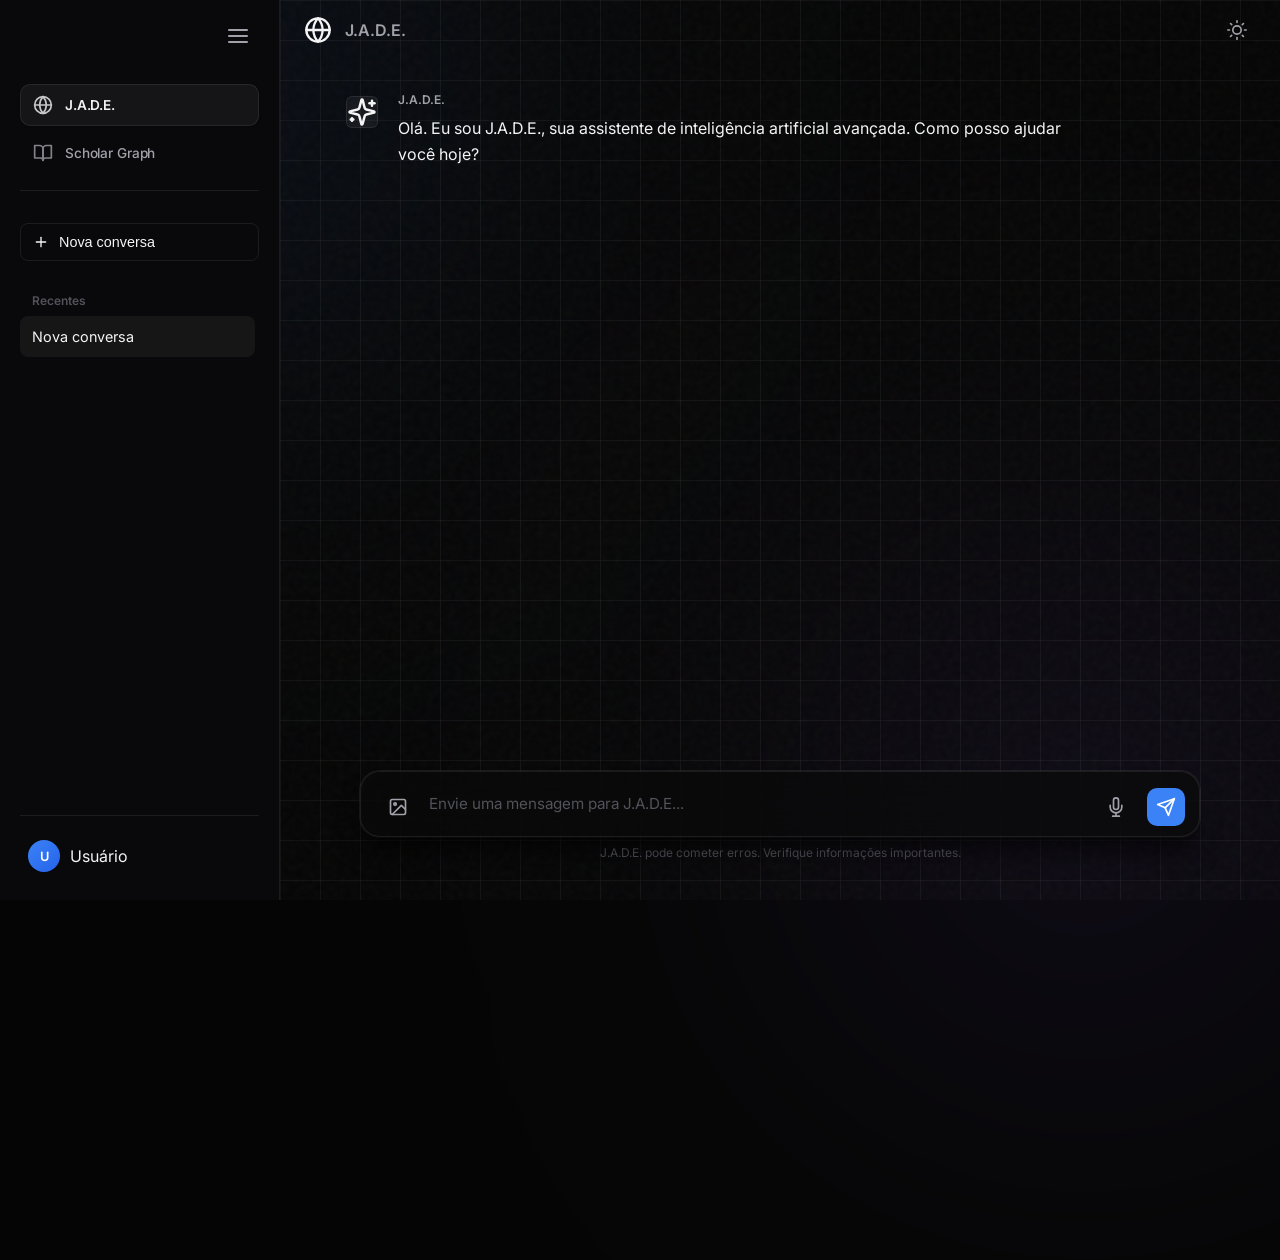
==== index.html @ 8c24ec9e "Fix sidebar scrolling layout and enhance background grid visibility" ====
<!DOCTYPE html>
<html lang="pt-br">
<head>
  <meta charset="UTF-8">
  <meta name="viewport" content="width=device-width, initial-scale=1.0, maximum-scale=1.0, user-scalable=no"/>
  <title>J.A.D.E. | AI Assistant</title>
  <link rel="stylesheet" href="style.css">
  <link rel="preconnect" href="https://fonts.googleapis.com">
  <link rel="preconnect" href="https://fonts.gstatic.com" crossorigin>
  <link href="https://fonts.googleapis.com/css2?family=Fira+Code:wght@300;400;500;600&family=Inter:wght@300;400;500;600;700&display=swap" rel="stylesheet">
  <!-- Highlight.js Theme -->
  <link rel="stylesheet" href="https://cdnjs.cloudflare.com/ajax/libs/highlight.js/11.9.0/styles/atom-one-dark.min.css">
</head>
<body>
  <div class="background-effects">
    <div class="glow-orb orb-1"></div>
    <div class="glow-orb orb-2"></div>
    <div class="grid-overlay"></div>
  </div>

  <div id="layout-container">
    <!-- Sidebar -->
    <aside id="sidebar">
        <div class="sidebar-header">
            <button id="toggle-sidebar-btn" aria-label="Fechar menu">
                <svg width="24" height="24" viewBox="0 0 24 24" fill="none" stroke="currentColor" stroke-width="2" stroke-linecap="round" stroke-linejoin="round"><line x1="3" y1="12" x2="21" y2="12"></line><line x1="3" y1="6" x2="21" y2="6"></line><line x1="3" y1="18" x2="21" y2="18"></line></svg>
            </button>
        </div>

        <div id="agent-switcher">
            <button class="agent-btn active" data-agent="jade">
                <div class="agent-icon">
                    <svg viewBox="0 0 24 24" fill="none" xmlns="http://www.w3.org/2000/svg">
                        <path d="M12 22C17.5228 22 22 17.5228 22 12C22 6.47715 17.5228 2 12 2C6.47715 2 2 6.47715 2 12C2 17.5228 6.47715 22 12 22Z" stroke="currentColor" stroke-width="2" stroke-linecap="round" stroke-linejoin="round"/>
                        <path d="M2 12H22" stroke="currentColor" stroke-width="2" stroke-linecap="round" stroke-linejoin="round"/>
                        <path d="M12 2C14.5013 4.73835 15.9228 8.29203 16 12C15.9228 15.708 14.5013 19.2616 12 22C9.49872 19.2616 8.07725 15.708 8 12C8.07725 8.29203 9.49872 4.73835 12 2Z" stroke="currentColor" stroke-width="2" stroke-linecap="round" stroke-linejoin="round"/>
                    </svg>
                </div>
                <span>J.A.D.E.</span>
            </button>
            <button class="agent-btn" data-agent="scholar">
                <div class="agent-icon">
                    <svg viewBox="0 0 24 24" fill="none" stroke="currentColor" stroke-width="2" stroke-linecap="round" stroke-linejoin="round">
                        <path d="M2 3h6a4 4 0 0 1 4 4v14a3 3 0 0 0-3-3H2z"></path>
                        <path d="M22 3h-6a4 4 0 0 0-4 4v14a3 3 0 0 1 3-3h7z"></path>
                    </svg>
                </div>
                <span>Scholar Graph</span>
            </button>
        </div>

        <button id="new-chat-btn">
            <svg width="16" height="16" viewBox="0 0 24 24" fill="none" stroke="currentColor" stroke-width="2" stroke-linecap="round" stroke-linejoin="round"><line x1="12" y1="5" x2="12" y2="19"></line><line x1="5" y1="12" x2="19" y2="12"></line></svg>
            Nova conversa
        </button>

        <div class="history-section">
            <h3>Recentes</h3>
            <div id="chat-history-list">
                <!-- History items will be injected here -->
            </div>
        </div>

        <div class="sidebar-footer">
            <div class="user-badge">
                <div class="user-avatar">U</div>
                <span>Usuário</span>
            </div>
        </div>
    </aside>

    <!-- Main Content -->
    <div id="app-container">
      <header id="chat-header">
        <div class="header-left">
            <button id="mobile-menu-btn" aria-label="Abrir menu">
                <svg width="24" height="24" viewBox="0 0 24 24" fill="none" stroke="currentColor" stroke-width="2" stroke-linecap="round" stroke-linejoin="round"><line x1="3" y1="12" x2="21" y2="12"></line><line x1="3" y1="6" x2="21" y2="6"></line><line x1="3" y1="18" x2="21" y2="18"></line></svg>
            </button>
            <div class="brand">
              <div class="logo-icon" id="header-logo">
                <svg viewBox="0 0 24 24" fill="none" xmlns="http://www.w3.org/2000/svg">
                  <path d="M12 22C17.5228 22 22 17.5228 22 12C22 6.47715 17.5228 2 12 2C6.47715 2 2 6.47715 2 12C2 17.5228 6.47715 22 12 22Z" stroke="currentColor" stroke-width="2" stroke-linecap="round" stroke-linejoin="round"/>
                  <path d="M2 12H22" stroke="currentColor" stroke-width="2" stroke-linecap="round" stroke-linejoin="round"/>
                  <path d="M12 2C14.5013 4.73835 15.9228 8.29203 16 12C15.9228 15.708 14.5013 19.2616 12 22C9.49872 19.2616 8.07725 15.708 8 12C8.07725 8.29203 9.49872 4.73835 12 2Z" stroke="currentColor" stroke-width="2" stroke-linecap="round" stroke-linejoin="round"/>
                </svg>
              </div>
              <h1 id="header-title">J.A.D.E.</h1>
              <span class="status-badge">Beta</span>
            </div>
        </div>

        <!-- VOLTAMOS AO ORIGINAL AQUI -->
        <div class="controls">
            <button id="theme-toggle-btn" aria-label="Alternar tema">
              <svg id="sun-icon" width="20" height="20" viewBox="0 0 24 24" fill="none" stroke="currentColor" stroke-width="2" stroke-linecap="round" stroke-linejoin="round"><circle cx="12" cy="12" r="5"></circle><line x1="12" y1="1" x2="12" y2="3"></line><line x1="12" y1="21" x2="12" y2="23"></line><line x1="4.22" y1="4.22" x2="5.64" y2="5.64"></line><line x1="18.36" y1="18.36" x2="19.78" y2="19.78"></line><line x1="1" y1="12" x2="3" y2="12"></line><line x1="21" y1="12" x2="23" y2="12"></line><line x1="4.22" y1="19.78" x2="5.64" y2="18.36"></line><line x1="18.36" y1="5.64" x2="19.78" y2="4.22"></line></svg>
              <svg id="moon-icon" class="hidden" width="20" height="20" viewBox="0 0 24 24" fill="none" stroke="currentColor" stroke-width="2" stroke-linecap="round" stroke-linejoin="round"><path d="M21 12.79A9 9 0 1 1 11.21 3 7 7 0 0 0 21 12.79z"></path></svg>
            </button>
        </div>
      </header>

      <main id="chatbox" role="log" aria-live="polite">
        <div class="message bot welcome-message">
          <div class="avatar">
            <svg viewBox="0 0 24 24" fill="none" xmlns="http://www.w3.org/2000/svg" stroke="currentColor" stroke-width="2" stroke-linecap="round" stroke-linejoin="round"><path d="M9.937 15.5A2 2 0 0 0 8.5 14.063l-6.135-1.582a.5.5 0 0 1 0-.962L8.5 9.936A2 2 0 0 0 9.937 8.5l1.582-6.135a.5.5 0 0 1 .963 0L14.063 8.5A2 2 0 0 0 15.5 9.937l6.135 1.581a.5.5 0 0 1 0 .964L15.5 14.063a2 2 0 0 0-1.437 1.437l-1.582 6.135a.5.5 0 0 1-.963 0z"/><path d="M20 3v4"/><path d="M22 5h-4"/><path d="M4 17v2"/><path d="M5 18H3"/></svg>
          </div>
          <div class="content">
            <div class="sender-name">J.A.D.E.</div>
            <div class="text">Olá. Eu sou J.A.D.E., sua assistente de inteligência artificial avançada. Como posso ajudar você hoje?</div>
          </div>
        </div>
      </main>

      <div id="input-container">
          <div id="image-preview-container" class="hidden">
              <div class="preview-wrapper">
                  <img id="image-preview" src="#" alt="Preview"/>
                  <button id="remove-image-btn" aria-label="Remover imagem">
                      <svg width="12" height="12" viewBox="0 0 24 24" fill="none" stroke="currentColor" stroke-width="3" stroke-linecap="round" stroke-linejoin="round"><line x1="18" y1="6" x2="6" y2="18"></line><line x1="6" y1="6" x2="18" y2="18"></line></svg>
                  </button>
              </div>
          </div>

          <div id="audio-visualizer" class="hidden">
              <div class="bar"></div><div class="bar"></div><div class="bar"></div><div class="bar"></div><div class="bar"></div>
          </div>

          <div class="input-wrapper">
              <button id="imageBtn" class="icon-btn" title="Adicionar Imagem" aria-label="Adicionar Imagem">
                  <svg width="20" height="20" viewBox="0 0 24 24" fill="none" stroke="currentColor" stroke-width="2" stroke-linecap="round" stroke-linejoin="round"><rect x="3" y="3" width="18" height="18" rx="2" ry="2"></rect><circle cx="8.5" cy="8.5" r="1.5"></circle><polyline points="21 15 16 10 5 21"></polyline></svg>
              </button>

              <input type="file" id="imageInput" accept="image/*" class="hidden">

              <textarea id="userInput" placeholder="Envie uma mensagem para J.A.D.E..." autocomplete="off" aria-label="Mensagem" rows="1"></textarea>

              <button id="voiceBtn" class="icon-btn" title="Falar" aria-label="Falar">
                <svg width="20" height="20" viewBox="0 0 24 24" fill="none" stroke="currentColor" stroke-width="2" stroke-linecap="round" stroke-linejoin="round"><path d="M12 1a3 3 0 0 0-3 3v8a3 3 0 0 0 6 0V4a3 3 0 0 0-3-3z"></path><path d="M19 10v2a7 7 0 0 1-14 0v-2"></path><line x1="12" y1="19" x2="12" y2="23"></line><line x1="8" y1="23" x2="16" y2="23"></line></svg>
              </button>

              <button id="sendBtn" class="send-btn" title="Enviar" aria-label="Enviar">
                  <svg width="20" height="20" viewBox="0 0 24 24" fill="none" stroke="currentColor" stroke-width="2" stroke-linecap="round" stroke-linejoin="round"><line x1="22" y1="2" x2="11" y2="13"></line><polygon points="22 2 15 22 11 13 2 9 22 2"></polygon></svg>
              </button>
          </div>
          <div class="disclaimer">J.A.D.E. pode cometer erros. Verifique informações importantes.</div>
      </div>
    </div>
  </div>
  <audio id="audioPlayer" class="hidden"></audio>

<!-- External Libraries -->
<script src="https://cdn.jsdelivr.net/npm/marked/marked.min.js"></script>
<script src="https://cdnjs.cloudflare.com/ajax/libs/highlight.js/11.9.0/highlight.min.js"></script>
<script src="script.js"></script>
</body>
</html>
---- style.css ----
:root {
  /* --- Neo-Apple & Neo-Futurism Palette --- */

  /* Backgrounds (Rich Dark Zinc/Slate base) */
  --bg-color: #050505; /* Deep, rich black */
  --sidebar-bg: #09090b; /* Zinc 950 */
  --surface-color: rgba(255, 255, 255, 0.03);
  --surface-hover: rgba(255, 255, 255, 0.05);
  --input-bg: rgba(10, 10, 10, 0.65); /* Glassy dark */

  /* Borders */
  --border-color: rgba(255, 255, 255, 0.08);
  --border-highlight: rgba(255, 255, 255, 0.12);
  --glass-border: 1px solid var(--border-color);

  /* Accents */
  --primary-color: #3b82f6; /* Electric Blue */
  --primary-gradient: linear-gradient(135deg, #3b82f6 0%, #2563eb 100%);
  --secondary-color: #10b981;
  --accent-glow: rgba(59, 130, 246, 0.5);

  /* Text */
  --text-primary: #f4f4f5; /* Zinc 100 */
  --text-secondary: #a1a1aa; /* Zinc 400 */
  --text-tertiary: #52525b; /* Zinc 600 */

  /* Fonts */
  --font-sans: 'Inter', -apple-system, BlinkMacSystemFont, "Segoe UI", Roboto, sans-serif;
  --font-mono: 'Fira Code', 'JetBrains Mono', monospace;

  /* Effects */
  --shadow-sm: 0 1px 2px 0 rgba(0, 0, 0, 0.3);
  --shadow-lg: 0 20px 25px -5px rgba(0, 0, 0, 0.5), 0 8px 10px -6px rgba(0, 0, 0, 0.5);
  --backdrop-blur: blur(20px);
  --noise-opacity: 0.035;

  /* Radius */
  --radius-sm: 6px;
  --radius-md: 10px;
  --radius-lg: 14px;
  --radius-xl: 20px;

  /* Components */
  --user-msg-bg: #27272a; /* Zinc 800 */
  --user-msg-text: #fff;
  --bot-msg-bg: transparent;
  --code-header-bg: #18181b;
  --code-bg: #09090b;
}

/* Light Mode Override */
[data-theme="light"] {
  --bg-color: #ffffff;
  --sidebar-bg: #f8fafc;
  --surface-color: #f1f5f9;
  --surface-hover: #e2e8f0;
  --input-bg: rgba(255, 255, 255, 0.85);

  --border-color: #e2e8f0;
  --border-highlight: #cbd5e1;
  --glass-border: 1px solid #e2e8f0;

  --text-primary: #0f172a;
  --text-secondary: #64748b;
  --text-tertiary: #94a3b8;

  --user-msg-bg: #f1f5f9;
  --user-msg-text: #0f172a;
  --bot-msg-bg: transparent;

  --shadow-lg: 0 10px 15px -3px rgba(0, 0, 0, 0.1), 0 4px 6px -2px rgba(0, 0, 0, 0.05);
  --noise-opacity: 0;
}

* {
  box-sizing: border-box;
  margin: 0;
  padding: 0;
  -webkit-font-smoothing: antialiased;
  -moz-osx-font-smoothing: grayscale;
}

body {
  font-family: var(--font-sans);
  background-color: var(--bg-color);
  color: var(--text-primary);
  height: 100vh;
  width: 100vw;
  overflow: hidden;
  display: flex;
  flex-direction: column;
}

/* --- NOISE TEXTURE --- */
.background-effects::before {
  content: "";
  position: absolute;
  top: 0; left: 0; width: 100%; height: 100%;
  pointer-events: none;
  z-index: 0;
  opacity: var(--noise-opacity);
  background-image: url("data:image/svg+xml,%3Csvg viewBox='0 0 200 200' xmlns='http://www.w3.org/2000/svg'%3E%3Cfilter id='noiseFilter'%3E%3CfeTurbulence type='fractalNoise' baseFrequency='0.65' numOctaves='3' stitchTiles='stitch'/%3E%3C/filter%3E%3Crect width='100%25' height='100%25' filter='url(%23noiseFilter)'/%3E%3C/svg%3E");
}

/* Glowing Orbs (Subtle Ambient) */
.glow-orb {
  position: absolute;
  border-radius: 50%;
  filter: blur(140px); /* Soften edges further */
  opacity: 0.12;
  z-index: -1;
  animation: float 30s infinite ease-in-out;
  mix-blend-mode: screen; /* Better blending on dark */
}
.orb-1 {
  width: 900px; height: 900px;
  background: radial-gradient(circle, var(--primary-color) 0%, transparent 60%);
  top: -40%; left: -20%;
}
.orb-2 {
  width: 900px; height: 900px;
  background: radial-gradient(circle, #8b5cf6 0%, transparent 60%);
  bottom: -40%; right: -20%;
  animation-delay: -10s;
}

/* --- TECH GRID OVERLAY --- */
.grid-overlay {
  position: absolute;
  top: 0; left: 0; width: 100%; height: 100%;
  pointer-events: none;
  z-index: -1;
  background-size: 40px 40px;
  background-image:
    linear-gradient(to right, var(--border-highlight) 1px, transparent 1px),
    linear-gradient(to bottom, var(--border-highlight) 1px, transparent 1px);
  opacity: 0.4;
  animation: gridPan 60s linear infinite;
}

@keyframes gridPan {
  0% { background-position: 0 0; }
  100% { background-position: 40px 40px; }
}

@keyframes float {
  0%, 100% { transform: translate(0, 0) scale(1); }
  50% { transform: translate(30px, -30px) scale(1.05); }
}

/* --- LAYOUT --- */
#layout-container {
    display: flex;
    width: 100%;
    height: 100%;
    padding: 0; /* Full screen, no padding */
    gap: 0;     /* No gap */
}

/* --- SIDEBAR --- */
#sidebar {
    width: 280px; /* Slightly wider for breathing room */
    background-color: var(--sidebar-bg);
    border-right: 1px solid var(--border-color);
    border-radius: 0;
    display: flex;
    flex-direction: column;
    padding: 1.25rem;
    transition: margin-left 0.4s cubic-bezier(0.25, 1, 0.5, 1); /* Smoother bezier */
    z-index: 50;
    flex-shrink: 0;
    margin-left: 0;
    position: relative;
    overflow: hidden;
}

#sidebar.collapsed {
    margin-left: -280px;
}

.sidebar-header {
    display: flex;
    align-items: center;
    justify-content: flex-end; /* Toggle on the right */
    margin-bottom: 2rem;
    height: 32px;
}

#toggle-sidebar-btn, #mobile-menu-btn, #theme-toggle-btn {
    background: transparent;
    border: 1px solid transparent;
    color: var(--text-secondary);
    cursor: pointer;
    padding: 8px;
    border-radius: var(--radius-sm);
    display: flex;
    align-items: center;
    justify-content: center;
    transition: all 0.2s ease;
}
#toggle-sidebar-btn:hover, #mobile-menu-btn:hover, #theme-toggle-btn:hover {
    background: var(--surface-hover);
    color: var(--text-primary);
    border-color: var(--border-color);
}

/* Agent Switcher */
#agent-switcher {
    display: flex;
    flex-direction: column;
    gap: 6px;
    margin-bottom: 2rem;
    padding-bottom: 1rem;
    border-bottom: 1px solid var(--border-color);
}

.agent-btn {
    display: flex;
    align-items: center;
    gap: 12px;
    background: transparent;
    border: 1px solid transparent;
    color: var(--text-secondary);
    padding: 10px 12px;
    border-radius: var(--radius-md);
    cursor: pointer;
    transition: all 0.2s ease;
    font-size: 0.85rem;
    font-weight: 500;
    font-family: var(--font-sans);
    letter-spacing: -0.01em;
    text-align: left;
    position: relative;
}

.agent-btn:hover {
    background: var(--surface-hover);
    color: var(--text-primary);
}

/* Active State: subtle pill indicator or border */
.agent-btn.active {
    background: var(--surface-hover);
    color: var(--text-primary);
    border-color: var(--border-color);
    box-shadow: var(--shadow-sm);
    font-weight: 600;
}

.agent-icon {
    display: flex;
    align-items: center;
    justify-content: center;
    width: 20px; height: 20px;
    color: inherit;
    opacity: 0.8;
}
.agent-icon svg { width: 100%; height: 100%; }

/* New Chat Button */
#new-chat-btn {
    display: flex;
    align-items: center;
    justify-content: flex-start;
    gap: 10px;
    background: transparent;
    color: var(--text-primary);
    border: 1px solid var(--border-color);
    padding: 10px 12px;
    border-radius: 8px;
    font-size: 0.9rem;
    font-weight: 500;
    cursor: pointer;
    margin-bottom: 2rem;
    transition: all 0.2s;
}
#new-chat-btn:hover {
    background: var(--surface-hover);
    border-color: var(--text-secondary);
}

/* History List */
.history-section {
    flex: 1;
    display: flex;
    flex-direction: column;
    min-height: 0; /* Crucial for nested flex scrolling */
    overflow: hidden; /* Ensures the container doesn't grow, forcing the inner list to scroll */
}

.history-section h3 {
    font-family: var(--font-sans);
    font-size: 0.75rem;
    font-weight: 600;
    color: var(--text-tertiary);
    margin-bottom: 0.5rem;
    padding-left: 12px;
}

#chat-history-list {
    flex: 1;
    overflow-y: auto;
    display: flex;
    flex-direction: column;
    gap: 2px;
    padding-right: 4px; /* Space for scrollbar */
}

.history-item {
    display: flex;
    align-items: center;
    justify-content: space-between;
    padding: 8px 12px;
    border-radius: 8px;
    color: var(--text-secondary);
    cursor: pointer;
    font-size: 0.9rem;
    transition: all 0.2s;
    white-space: nowrap;
    overflow: hidden;
}
.history-item:hover {
    background: var(--surface-hover);
    color: var(--text-primary);
}
.history-item.active {
    background: var(--surface-hover);
    color: var(--text-primary);
}
.history-item span {
    overflow: hidden;
    text-overflow: ellipsis;
}

.delete-chat-btn {
    opacity: 0;
    background: transparent;
    border: none;
    color: var(--text-secondary);
    padding: 4px;
    border-radius: 4px;
    cursor: pointer;
    transition: 0.2s;
    margin-left: 6px;
}
.history-item:hover .delete-chat-btn { opacity: 1; }
.delete-chat-btn:hover {
    background: rgba(239, 68, 68, 0.2);
    color: #ef4444;
}

.sidebar-footer {
    margin-top: auto;
    padding-top: 1rem;
    border-top: 1px solid var(--border-color);
}
.user-badge {
    display: flex;
    align-items: center;
    gap: 10px;
    color: var(--text-primary);
    padding: 8px;
}
.user-avatar {
    width: 32px; height: 32px;
    border-radius: 50%;
    background: var(--primary-gradient);
    display: flex;
    align-items: center;
    justify-content: center;
    color: white;
    font-weight: 600;
    font-size: 0.8rem;
}

/* --- MAIN APP CONTAINER --- */
#app-container {
  flex: 1;
  display: flex;
  flex-direction: column;
  position: relative;
  background: transparent;
  overflow: hidden;
}

/* Header */
#chat-header {
  padding: 1rem 1.5rem;
  display: flex;
  align-items: center;
  justify-content: space-between;
  height: 60px;
  flex-shrink: 0;
  z-index: 40;
}

.header-left {
    display: flex;
    align-items: center;
    gap: 1rem;
}

/* Double Bar Logic: If sidebar is open (default desktop), hide header menu button */
/* We will use a body class '.sidebar-closed' to toggle this */
@media (min-width: 769px) {
    body:not(.sidebar-closed) #mobile-menu-btn {
        display: none;
    }
}

.brand { display: flex; align-items: center; gap: 0.8rem; }
.logo-icon {
  width: 28px; height: 28px;
  color: var(--text-primary);
  display: flex;
  align-items: center;
  justify-content: center;
}

#header-title {
  font-size: 1rem;
  font-weight: 600;
  color: var(--text-secondary); /* Muted title */
}

.status-badge {
    display: none; /* Minimalist */
}

/* --- CHAT AREA --- */
#chatbox {
  flex: 1;
  overflow-y: auto;
  padding: 2rem 0 8rem 0; /* Vertical padding */
  display: flex;
  flex-direction: column;
  gap: 2rem;
  scroll-behavior: smooth;
  width: 100%;
  max-width: 900px; /* Constrain reading width */
  margin: 0 auto;   /* Center */
}

@media (max-width: 1024px) {
    #chatbox { padding-left: 1rem; padding-right: 1rem; }
}

/* Messages */
.message {
  display: flex;
  gap: 1.25rem;
  max-width: 100%;
  padding: 0 1rem;
  animation: fadeIn 0.4s ease-out forwards;
  opacity: 0;
  transform: translateY(10px);
}

@keyframes fadeIn {
    to { opacity: 1; transform: translateY(0); }
}

.message.user {
  flex-direction: row-reverse;
}

.avatar {
  width: 32px; height: 32px;
  border-radius: var(--radius-sm);
  display: flex;
  align-items: center;
  justify-content: center;
  flex-shrink: 0;
  margin-top: 4px; /* Align with top line of text */
}

.bot .avatar {
  background: var(--surface-hover);
  color: var(--text-primary);
  border: 1px solid var(--border-color);
}
.user .avatar {
  background: var(--text-primary);
  color: var(--bg-color);
  display: none; /* Hide user avatar for cleaner "SMS" look? Or keep? Let's hide it for minimal look */
}

.content {
  display: flex;
  flex-direction: column;
  gap: 0.35rem;
  max-width: 80%;
}
.user .content { align-items: flex-end; }

.sender-name {
  font-size: 0.75rem;
  font-weight: 600;
  color: var(--text-secondary);
  margin-bottom: 2px;
}
.user .sender-name { display: none; }

.text {
  font-size: 1rem;
  line-height: 1.65;
  color: var(--text-primary);
}

/* User Message Bubble */
.user .text {
    background: var(--user-msg-bg);
    color: var(--user-msg-text);
    padding: 0.75rem 1.15rem;
    border-radius: 20px 4px 20px 20px; /* Modern "Tech" shape */
    box-shadow: 0 1px 2px rgba(0,0,0,0.1);
}

/* Bot Message - No Bubble */
.bot .text {
    background: transparent;
    padding: 0;
}

/* Typing Indicator */
.typing-indicator {
  display: flex;
  align-items: center;
  gap: 4px;
  padding: 0;
}
.typing-indicator span {
  width: 6px; height: 6px;
  background: var(--text-secondary);
  border-radius: 50%;
  animation: bounce 1.4s infinite ease-in-out both;
}
.typing-indicator span:nth-child(1) { animation-delay: -0.32s; }
.typing-indicator span:nth-child(2) { animation-delay: -0.16s; }

@keyframes bounce {
  0%, 80%, 100% { transform: scale(0); opacity: 0.4; }
  40% { transform: scale(1); opacity: 1; }
}

/* --- CODE BLOCKS --- */
pre {
    background: var(--code-bg) !important;
    border-radius: var(--radius-md);
    margin: 1.5rem 0;
    border: 1px solid var(--border-color);
    position: relative;
    padding-top: 40px; /* Space for header */
    box-shadow: var(--shadow-sm);
    overflow: hidden;
}

pre::before {
    content: "Code"; /* Can be overridden by JS if language known */
    position: absolute;
    top: 0; left: 0; right: 0;
    height: 40px;
    background: var(--code-header-bg);
    border-bottom: 1px solid var(--border-color);
    display: flex;
    align-items: center;
    padding-left: 1rem;
    color: var(--text-secondary);
    font-size: 0.8rem;
    font-family: var(--font-sans);
    font-weight: 500;
}

code {
  font-family: var(--font-mono);
  font-size: 0.9em;
}
:not(pre) > code {
   background: rgba(255,255,255,0.08);
   padding: 0.2em 0.4em;
   border-radius: 4px;
   color: #fca5a5; /* Softer red/pink for inline code */
   border: 1px solid rgba(255,255,255,0.05);
}

.text h1, .text h2, .text h3 {
    margin-top: 1.5rem; margin-bottom: 0.5rem;
    font-weight: 600;
}

/* --- FLOATING INPUT CONTAINER --- */
#input-container {
  position: absolute;
  bottom: 2.5rem;
  left: 50%;
  transform: translateX(-50%);
  width: 90%;
  max-width: 840px;
  z-index: 100;
  display: flex;
  flex-direction: column;
  align-items: center;
}

#audio-visualizer {
    display: flex;
    align-items: center;
    justify-content: center;
    gap: 4px;
    height: 20px;
    margin-bottom: 12px;
}
.bar {
    width: 3px; height: 8px;
    background: var(--primary-color);
    border-radius: 2px;
    animation: visualize 1s ease-in-out infinite;
}

.input-wrapper {
  width: 100%;
  background: var(--input-bg);
  backdrop-filter: blur(24px);
  -webkit-backdrop-filter: blur(24px);
  border: 1px solid var(--border-color);
  box-shadow: var(--shadow-lg), 0 0 0 1px var(--border-color); /* Double border effect */
  border-radius: 20px; /* Slightly squarer for tech look */
  padding: 10px 14px 10px 18px;
  display: flex;
  align-items: flex-end;
  gap: 0.75rem;
  transition: all 0.2s ease;
}

.input-wrapper:focus-within {
  border-color: var(--border-highlight);
  box-shadow: var(--shadow-lg), 0 0 0 1px var(--primary-glow);
  background: rgba(15, 15, 18, 0.85);
}

#userInput {
  flex: 1;
  background: transparent;
  border: none;
  color: var(--text-primary);
  font-family: var(--font-sans);
  font-size: 0.95rem;
  padding: 10px 0;
  min-height: 24px;
  max-height: 200px;
  resize: none;
  outline: none;
  line-height: 1.6;
}
#userInput::placeholder { color: var(--text-tertiary); font-weight: 400; }

.icon-btn, .send-btn {
  width: 38px; height: 38px;
  border-radius: 10px; /* Rounded rects instead of circles */
  border: 1px solid transparent;
  background: transparent;
  color: var(--text-secondary);
  cursor: pointer;
  display: flex;
  align-items: center;
  justify-content: center;
  transition: all 0.2s ease;
  flex-shrink: 0;
}

.icon-btn:hover {
  background: var(--surface-hover);
  color: var(--text-primary);
  border-color: var(--border-color);
}

.send-btn {
  background: var(--primary-color); /* Solid primary */
  color: white;
  box-shadow: 0 2px 10px -2px var(--primary-glow);
}
.send-btn:hover {
  background: #2563eb;
  transform: translateY(-1px);
}
.send-btn:active {
  transform: translateY(0);
}

#image-preview-container {
    position: absolute;
    bottom: 100%;
    left: 0;
    margin-bottom: 10px;
    padding-left: 1rem;
}

.preview-wrapper {
    position: relative;
    display: inline-block;
}

#image-preview {
    max-height: 100px;
    border-radius: 8px;
    border: 1px solid var(--border-color);
}

#remove-image-btn {
    position: absolute;
    top: -8px; right: -8px;
    background: var(--surface-color);
    border: 1px solid var(--border-color);
    border-radius: 50%;
    width: 20px; height: 20px;
    cursor: pointer;
    display: flex; align-items: center; justify-content: center;
    color: var(--text-primary);
}

.disclaimer {
  font-size: 0.75rem;
  color: var(--text-tertiary);
  margin-top: 0.5rem;
}

/* Scrollbar (Minimal) */
::-webkit-scrollbar { width: 6px; }
::-webkit-scrollbar-track { background: transparent; }
::-webkit-scrollbar-thumb {
    background: transparent;
    border-radius: 3px;
}
:hover::-webkit-scrollbar-thumb {
    background: var(--surface-hover);
}
::-webkit-scrollbar-thumb:hover {
    background: var(--text-secondary);
}

/* --- RESPONSIVE --- */
@media (max-width: 768px) {
    #sidebar {
        position: absolute;
        height: 100%;
        margin-left: 0;
        transform: translateX(-100%);
        box-shadow: 10px 0 50px rgba(0,0,0,0.5);
        transition: transform 0.3s cubic-bezier(0.16, 1, 0.3, 1);
    }
    #sidebar.open { transform: translateX(0); }

    #app-container {
        width: 100%;
    }

    #input-container { width: 95%; bottom: 1rem; }

    .message { max-width: 100%; padding: 0 0.5rem; }
}

.hidden { display: none !important; }

/* Copy Code Button */
.copy-btn {
    position: absolute;
    top: 6px;
    right: 6px;
    background: transparent;
    border: none;
    color: var(--text-secondary);
    padding: 4px 8px;
    font-size: 0.7rem;
    cursor: pointer;
    transition: color 0.2s;
}
.copy-btn:hover { color: var(--text-primary); }

/* Audio Player */
#audioPlayer { display: none; }
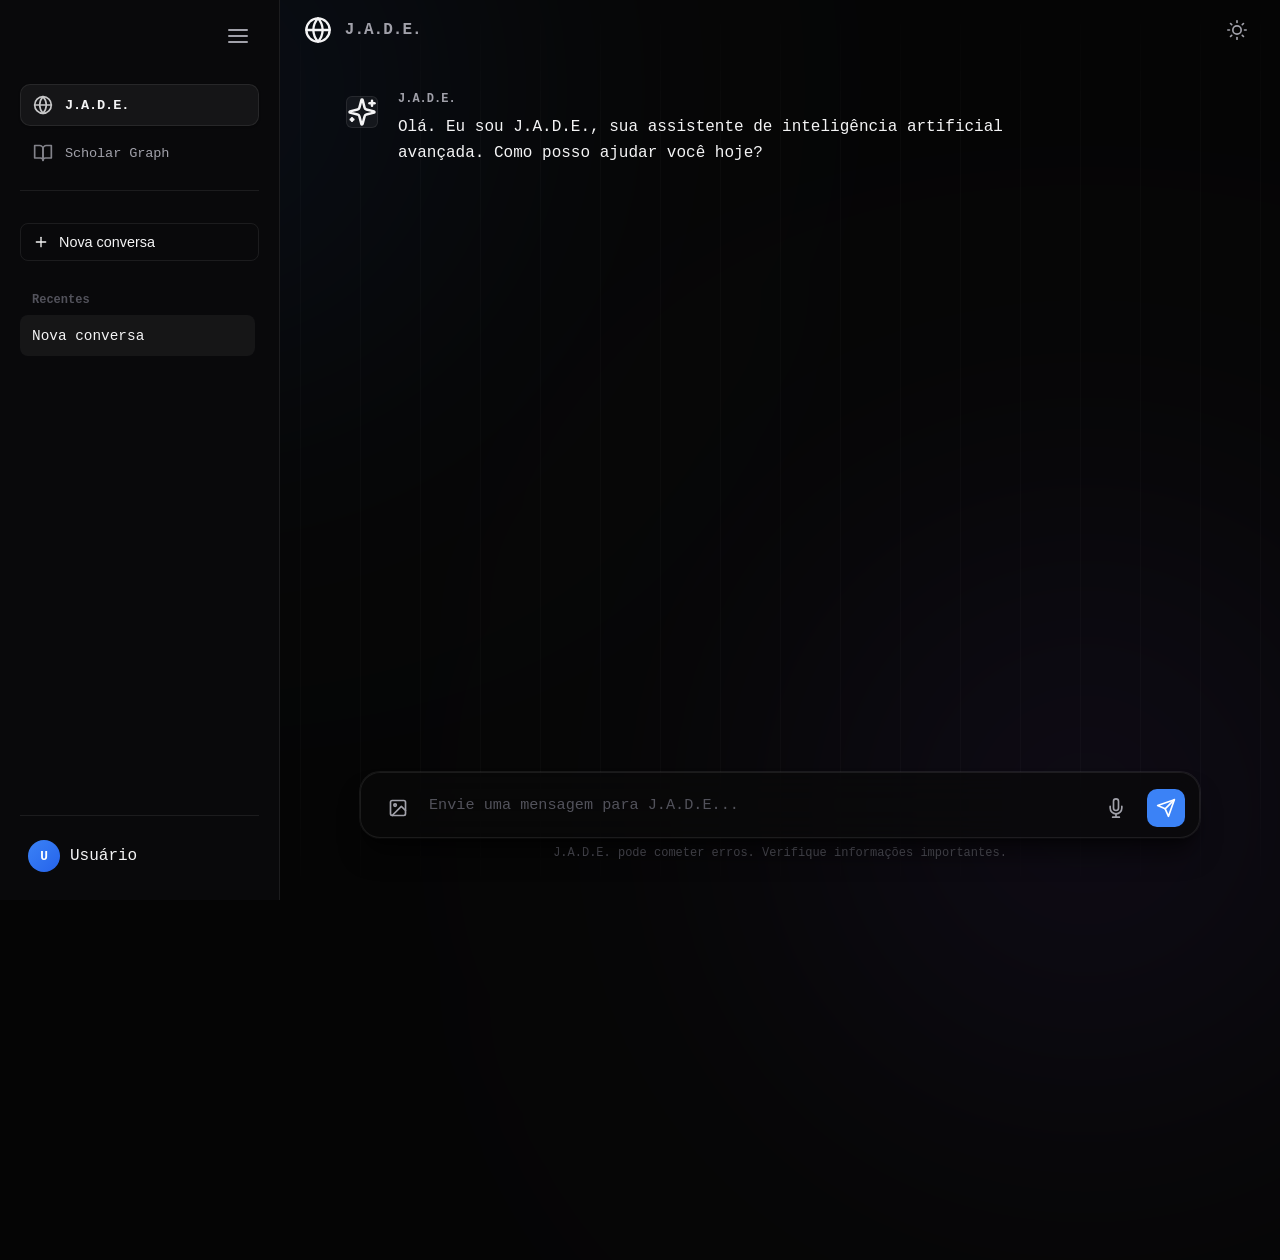
==== commit cbf1beee: "Fix Light Mode issues with Input Bar focus and Code Block visibility. - `style.css`: Updated `.input" ====
--- a/index.html
+++ b/index.html
@@ -8,8 +8,8 @@
   <link rel="preconnect" href="https://fonts.googleapis.com">
   <link rel="preconnect" href="https://fonts.gstatic.com" crossorigin>
   <link href="https://fonts.googleapis.com/css2?family=Fira+Code:wght@300;400;500;600&family=Inter:wght@300;400;500;600;700&display=swap" rel="stylesheet">
-  <!-- Highlight.js Theme -->
-  <link rel="stylesheet" href="https://cdnjs.cloudflare.com/ajax/libs/highlight.js/11.9.0/styles/atom-one-dark.min.css">
+  <!-- Highlight.js Theme (ID added for dynamic switching) -->
+  <link id="highlight-theme" rel="stylesheet" href="https://cdnjs.cloudflare.com/ajax/libs/highlight.js/11.9.0/styles/atom-one-dark.min.css">
 </head>
 <body>
   <div class="background-effects">
--- a/style.css
+++ b/style.css
@@ -25,7 +25,7 @@
   --text-tertiary: #52525b; /* Zinc 600 */
 
   /* Fonts */
-  --font-sans: 'Inter', -apple-system, BlinkMacSystemFont, "Segoe UI", Roboto, sans-serif;
+  --font-sans: 'Fira Code', 'JetBrains Mono', 'Courier New', monospace; /* Tech/Mono Aesthetic */
   --font-mono: 'Fira Code', 'JetBrains Mono', monospace;
 
   /* Effects */
@@ -68,6 +68,10 @@
   --user-msg-text: #0f172a;
   --bot-msg-bg: transparent;
 
+  /* Light Mode Code Colors */
+  --code-bg: #f3f4f6;       /* Gray 100 */
+  --code-header-bg: #e5e7eb; /* Gray 200 */
+
   --shadow-lg: 0 10px 15px -3px rgba(0, 0, 0, 0.1), 0 4px 6px -2px rgba(0, 0, 0, 0.05);
   --noise-opacity: 0;
 }
@@ -91,15 +95,9 @@
   flex-direction: column;
 }
 
-/* --- NOISE TEXTURE --- */
+/* --- NOISE TEXTURE (REMOVED per user request for cleaner look) --- */
 .background-effects::before {
-  content: "";
-  position: absolute;
-  top: 0; left: 0; width: 100%; height: 100%;
-  pointer-events: none;
-  z-index: 0;
-  opacity: var(--noise-opacity);
-  background-image: url("data:image/svg+xml,%3Csvg viewBox='0 0 200 200' xmlns='http://www.w3.org/2000/svg'%3E%3Cfilter id='noiseFilter'%3E%3CfeTurbulence type='fractalNoise' baseFrequency='0.65' numOctaves='3' stitchTiles='stitch'/%3E%3C/filter%3E%3Crect width='100%25' height='100%25' filter='url(%23noiseFilter)'/%3E%3C/svg%3E");
+  display: none;
 }
 
 /* Glowing Orbs (Subtle Ambient) */
@@ -124,23 +122,23 @@
   animation-delay: -10s;
 }
 
-/* --- TECH GRID OVERLAY --- */
+/* --- TECH BAR OVERLAY --- */
 .grid-overlay {
   position: absolute;
   top: 0; left: 0; width: 100%; height: 100%;
   pointer-events: none;
   z-index: -1;
-  background-size: 40px 40px;
-  background-image:
-    linear-gradient(to right, var(--border-highlight) 1px, transparent 1px),
-    linear-gradient(to bottom, var(--border-highlight) 1px, transparent 1px);
-  opacity: 0.4;
-  animation: gridPan 60s linear infinite;
-}
-
-@keyframes gridPan {
-  0% { background-position: 0 0; }
-  100% { background-position: 40px 40px; }
+  /* Vertical bars */
+  background-size: 60px 100%;
+  background-image: linear-gradient(90deg,
+      var(--border-color) 1px,
+      transparent 1px,
+      transparent 59px
+  );
+  opacity: 0.3;
+  /* Mask to fade out top/bottom if desired, or just keep consistent */
+  mask-image: linear-gradient(to bottom, transparent, black 15%, black 85%, transparent);
+  -webkit-mask-image: linear-gradient(to bottom, transparent, black 15%, black 85%, transparent);
 }
 
 @keyframes float {
@@ -431,7 +429,7 @@
 #chatbox {
   flex: 1;
   overflow-y: auto;
-  padding: 2rem 0 8rem 0; /* Vertical padding */
+  padding: 2rem 0 12rem 0; /* Vertical padding increased */
   display: flex;
   flex-direction: column;
   gap: 2rem;
@@ -583,6 +581,13 @@
    border: 1px solid rgba(255,255,255,0.05);
 }
 
+/* Inline Code Override for Light Mode */
+[data-theme="light"] :not(pre) > code {
+    background: rgba(0, 0, 0, 0.05);
+    color: #ef4444; /* Darker Red/Pink */
+    border: 1px solid rgba(0, 0, 0, 0.05);
+}
+
 .text h1, .text h2, .text h3 {
     margin-top: 1.5rem; margin-bottom: 0.5rem;
     font-weight: 600;
@@ -635,7 +640,10 @@
 .input-wrapper:focus-within {
   border-color: var(--border-highlight);
   box-shadow: var(--shadow-lg), 0 0 0 1px var(--primary-glow);
-  background: rgba(15, 15, 18, 0.85);
+  /* Use variable to allow light mode override */
+  background: var(--input-bg);
+  /* Slight opacity bump on focus if desired, or keep uniform */
+  filter: brightness(1.05);
 }
 
 #userInput {
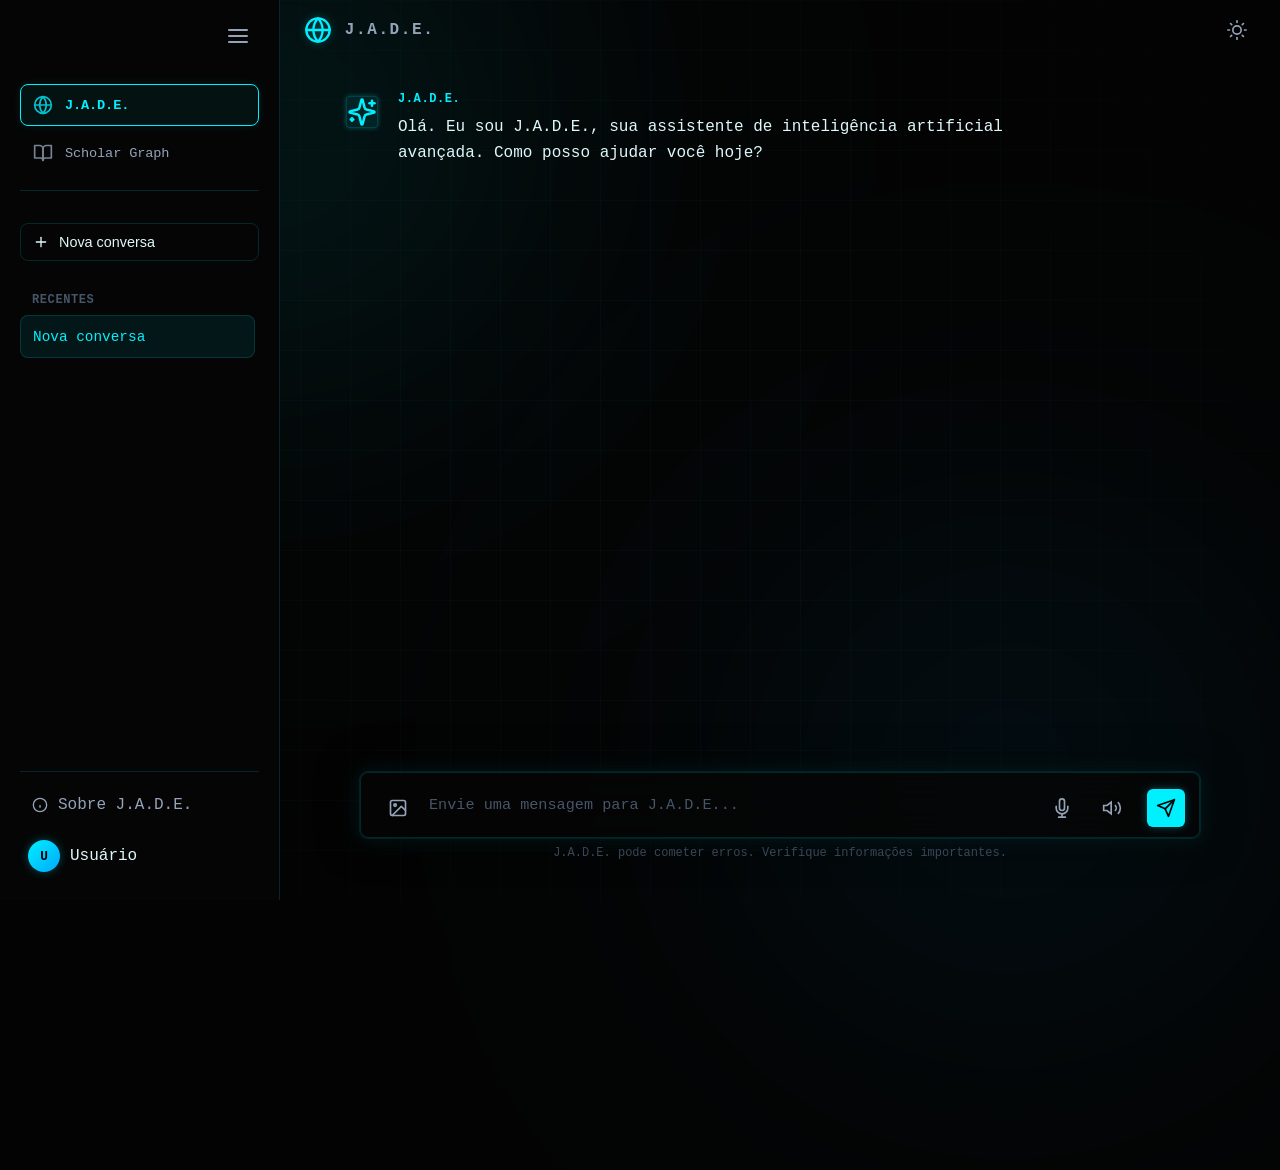
==== commit 497cd55b: "Add audio controls, filter code from speech, and add About page - Added Stop and Mute buttons to the" ====
--- a/index.html
+++ b/index.html
@@ -62,6 +62,10 @@
         </div>
 
         <div class="sidebar-footer">
+            <a href="about.html" class="about-link" style="display: flex; align-items: center; gap: 10px; color: var(--text-secondary); padding: 8px 12px; margin-bottom: 10px; text-decoration: none; border-radius: var(--radius-md); transition: 0.2s;">
+                <svg width="16" height="16" viewBox="0 0 24 24" fill="none" stroke="currentColor" stroke-width="2"><circle cx="12" cy="12" r="10"></circle><line x1="12" y1="16" x2="12" y2="12"></line><line x1="12" y1="8" x2="12.01" y2="8"></line></svg>
+                <span>Sobre J.A.D.E.</span>
+            </a>
             <div class="user-badge">
                 <div class="user-avatar">U</div>
                 <span>Usuário</span>
@@ -137,6 +141,17 @@
                 <svg width="20" height="20" viewBox="0 0 24 24" fill="none" stroke="currentColor" stroke-width="2" stroke-linecap="round" stroke-linejoin="round"><path d="M12 1a3 3 0 0 0-3 3v8a3 3 0 0 0 6 0V4a3 3 0 0 0-3-3z"></path><path d="M19 10v2a7 7 0 0 1-14 0v-2"></path><line x1="12" y1="19" x2="12" y2="23"></line><line x1="8" y1="23" x2="16" y2="23"></line></svg>
               </button>
 
+              <!-- Audio Controls -->
+              <div id="audio-controls" style="display: flex; gap: 4px; margin-right: 4px;">
+                  <button id="stop-audio-btn" class="icon-btn hidden" title="Parar Áudio" style="color: #ef4444;">
+                      <svg width="20" height="20" viewBox="0 0 24 24" fill="currentColor"><rect x="6" y="6" width="12" height="12"></rect></svg>
+                  </button>
+                  <button id="mute-btn" class="icon-btn" title="Mutar/Desmutar Áudio">
+                      <svg id="vol-on-icon" width="20" height="20" viewBox="0 0 24 24" fill="none" stroke="currentColor" stroke-width="2"><polygon points="11 5 6 9 2 9 2 15 6 15 11 19 11 5"></polygon><path d="M19.07 4.93a10 10 0 0 1 0 14.14M15.54 8.46a5 5 0 0 1 0 7.07"></path></svg>
+                      <svg id="vol-off-icon" class="hidden" width="20" height="20" viewBox="0 0 24 24" fill="none" stroke="currentColor" stroke-width="2"><line x1="1" y1="1" x2="23" y2="23"></line><path d="M9 9v6a3 3 0 0 0 5.12 2.12M15.5 15.5a6 6 0 0 1-9.43-9.43"></path><path d="M11 5L6 9H2v6h4l5 4v-4.5"></path></svg>
+                  </button>
+              </div>
+
               <button id="sendBtn" class="send-btn" title="Enviar" aria-label="Enviar">
                   <svg width="20" height="20" viewBox="0 0 24 24" fill="none" stroke="currentColor" stroke-width="2" stroke-linecap="round" stroke-linejoin="round"><line x1="22" y1="2" x2="11" y2="13"></line><polygon points="22 2 15 22 11 13 2 9 22 2"></polygon></svg>
               </button>
--- a/style.css
+++ b/style.css
@@ -1,71 +1,77 @@
 :root {
-  /* --- Neo-Apple & Neo-Futurism Palette --- */
-
-  /* Backgrounds (Rich Dark Zinc/Slate base) */
-  --bg-color: #050505; /* Deep, rich black */
-  --sidebar-bg: #09090b; /* Zinc 950 */
-  --surface-color: rgba(255, 255, 255, 0.03);
-  --surface-hover: rgba(255, 255, 255, 0.05);
-  --input-bg: rgba(10, 10, 10, 0.65); /* Glassy dark */
+  /* --- Tron Minimalist Palette --- */
+
+  /* Backgrounds (Deepest Space Black) */
+  --bg-color: #030303; /* Near absolute black */
+  --sidebar-bg: #050505; /* Slightly lighter black */
+  --surface-color: rgba(0, 240, 255, 0.03); /* Subtle cyan tint */
+  --surface-hover: rgba(0, 240, 255, 0.08);
+  --input-bg: rgba(5, 5, 5, 0.8); /* Dark glass */
 
   /* Borders */
-  --border-color: rgba(255, 255, 255, 0.08);
-  --border-highlight: rgba(255, 255, 255, 0.12);
+  --border-color: rgba(0, 240, 255, 0.15); /* Faint cyan border */
+  --border-highlight: rgba(0, 240, 255, 0.4);
   --glass-border: 1px solid var(--border-color);
 
-  /* Accents */
-  --primary-color: #3b82f6; /* Electric Blue */
-  --primary-gradient: linear-gradient(135deg, #3b82f6 0%, #2563eb 100%);
-  --secondary-color: #10b981;
-  --accent-glow: rgba(59, 130, 246, 0.5);
+  /* Accents - Tron Cyan */
+  --primary-color: #00f0ff; /* Neon Cyan */
+  --primary-gradient: linear-gradient(135deg, #00f0ff 0%, #00a8ff 100%);
+  --secondary-color: #00ff9d; /* Neon Green/Mint */
+  --accent-glow: rgba(0, 240, 255, 0.5);
+  --primary-glow: rgba(0, 240, 255, 0.3);
 
   /* Text */
-  --text-primary: #f4f4f5; /* Zinc 100 */
-  --text-secondary: #a1a1aa; /* Zinc 400 */
-  --text-tertiary: #52525b; /* Zinc 600 */
+  --text-primary: #e0f7fa; /* Cyan-tinted white */
+  --text-secondary: #94a3b8; /* Slate 400 */
+  --text-tertiary: #475569; /* Slate 600 */
 
   /* Fonts */
   --font-sans: 'Fira Code', 'JetBrains Mono', 'Courier New', monospace; /* Tech/Mono Aesthetic */
   --font-mono: 'Fira Code', 'JetBrains Mono', monospace;
 
   /* Effects */
-  --shadow-sm: 0 1px 2px 0 rgba(0, 0, 0, 0.3);
-  --shadow-lg: 0 20px 25px -5px rgba(0, 0, 0, 0.5), 0 8px 10px -6px rgba(0, 0, 0, 0.5);
+  --shadow-sm: 0 1px 2px 0 rgba(0, 0, 0, 0.5);
+  --shadow-lg: 0 0 20px rgba(0, 240, 255, 0.1), 0 0 40px rgba(0, 0, 0, 0.8);
   --backdrop-blur: blur(20px);
-  --noise-opacity: 0.035;
+  --noise-opacity: 0;
 
   /* Radius */
-  --radius-sm: 6px;
-  --radius-md: 10px;
-  --radius-lg: 14px;
-  --radius-xl: 20px;
+  --radius-sm: 4px;
+  --radius-md: 8px;
+  --radius-lg: 12px;
+  --radius-xl: 16px;
 
   /* Components */
-  --user-msg-bg: #27272a; /* Zinc 800 */
-  --user-msg-text: #fff;
+  --user-msg-bg: rgba(0, 240, 255, 0.1);
+  --user-msg-text: #00f0ff;
   --bot-msg-bg: transparent;
-  --code-header-bg: #18181b;
-  --code-bg: #09090b;
-}
-
-/* Light Mode Override */
+  --code-header-bg: #0a0a0a;
+  --code-bg: #050505;
+}
+
+/* Light Mode Override (Clean High-Tech) */
 [data-theme="light"] {
   --bg-color: #ffffff;
   --sidebar-bg: #f8fafc;
   --surface-color: #f1f5f9;
   --surface-hover: #e2e8f0;
-  --input-bg: rgba(255, 255, 255, 0.85);
+  --input-bg: rgba(255, 255, 255, 0.9);
 
   --border-color: #e2e8f0;
   --border-highlight: #cbd5e1;
   --glass-border: 1px solid #e2e8f0;
 
+  /* Keep primary color visible but readable on white */
+  --primary-color: #0ea5e9; /* Sky 500 */
+  --primary-gradient: linear-gradient(135deg, #0ea5e9 0%, #2563eb 100%);
+  --accent-glow: rgba(14, 165, 233, 0.3);
+
   --text-primary: #0f172a;
   --text-secondary: #64748b;
   --text-tertiary: #94a3b8;
 
-  --user-msg-bg: #f1f5f9;
-  --user-msg-text: #0f172a;
+  --user-msg-bg: #f0f9ff;
+  --user-msg-text: #0ea5e9;
   --bot-msg-bg: transparent;
 
   /* Light Mode Code Colors */
@@ -95,55 +101,68 @@
   flex-direction: column;
 }
 
-/* --- NOISE TEXTURE (REMOVED per user request for cleaner look) --- */
+/* --- NOISE TEXTURE (REMOVED) --- */
 .background-effects::before {
   display: none;
 }
 
-/* Glowing Orbs (Subtle Ambient) */
+/* Glowing Orbs (Subtle Ambient - Adjusted for Tron) */
 .glow-orb {
   position: absolute;
   border-radius: 50%;
-  filter: blur(140px); /* Soften edges further */
-  opacity: 0.12;
+  filter: blur(120px);
+  opacity: 0.15;
   z-index: -1;
   animation: float 30s infinite ease-in-out;
-  mix-blend-mode: screen; /* Better blending on dark */
+  mix-blend-mode: screen;
 }
 .orb-1 {
-  width: 900px; height: 900px;
-  background: radial-gradient(circle, var(--primary-color) 0%, transparent 60%);
-  top: -40%; left: -20%;
+  width: 800px; height: 800px;
+  background: radial-gradient(circle, var(--primary-color) 0%, transparent 70%);
+  top: -30%; left: -10%;
+  opacity: 0.1;
 }
 .orb-2 {
-  width: 900px; height: 900px;
-  background: radial-gradient(circle, #8b5cf6 0%, transparent 60%);
-  bottom: -40%; right: -20%;
+  width: 800px; height: 800px;
+  background: radial-gradient(circle, #00a8ff 0%, transparent 70%);
+  bottom: -30%; right: -10%;
   animation-delay: -10s;
-}
-
-/* --- TECH BAR OVERLAY --- */
+  opacity: 0.08;
+}
+
+/* --- TRON GRID OVERLAY --- */
 .grid-overlay {
   position: absolute;
   top: 0; left: 0; width: 100%; height: 100%;
   pointer-events: none;
   z-index: -1;
-  /* Vertical bars */
-  background-size: 60px 100%;
-  background-image: linear-gradient(90deg,
-      var(--border-color) 1px,
-      transparent 1px,
-      transparent 59px
-  );
-  opacity: 0.3;
-  /* Mask to fade out top/bottom if desired, or just keep consistent */
-  mask-image: linear-gradient(to bottom, transparent, black 15%, black 85%, transparent);
-  -webkit-mask-image: linear-gradient(to bottom, transparent, black 15%, black 85%, transparent);
+
+  /* Square Grid Pattern */
+  background-size: 50px 50px;
+  background-image:
+    linear-gradient(to right, var(--border-color) 1px, transparent 1px),
+    linear-gradient(to bottom, var(--border-color) 1px, transparent 1px);
+
+  opacity: 0.2;
+
+  /* Mask to fade edges slightly */
+  mask-image: radial-gradient(circle at center, black 40%, transparent 100%);
+  -webkit-mask-image: radial-gradient(circle at center, black 40%, transparent 100%);
+}
+
+/* Light Mode Grid Override */
+[data-theme="light"] .grid-overlay {
+    background-image:
+    linear-gradient(to right, rgba(0,0,0,0.05) 1px, transparent 1px),
+    linear-gradient(to bottom, rgba(0,0,0,0.05) 1px, transparent 1px);
+    mask-image: none;
+    -webkit-mask-image: none;
+    opacity: 1;
 }
 
 @keyframes float {
   0%, 100% { transform: translate(0, 0) scale(1); }
-  50% { transform: translate(30px, -30px) scale(1.05); }
+  50% { transform: translate(20px, -20px) scale(1.05); }
 }
 
 /* --- LAYOUT --- */
@@ -157,14 +176,14 @@
 
 /* --- SIDEBAR --- */
 #sidebar {
-    width: 280px; /* Slightly wider for breathing room */
+    width: 280px;
     background-color: var(--sidebar-bg);
     border-right: 1px solid var(--border-color);
     border-radius: 0;
     display: flex;
     flex-direction: column;
     padding: 1.25rem;
-    transition: margin-left 0.4s cubic-bezier(0.25, 1, 0.5, 1); /* Smoother bezier */
+    transition: margin-left 0.4s cubic-bezier(0.25, 1, 0.5, 1);
     z-index: 50;
     flex-shrink: 0;
     margin-left: 0;
@@ -198,8 +217,9 @@
 }
 #toggle-sidebar-btn:hover, #mobile-menu-btn:hover, #theme-toggle-btn:hover {
     background: var(--surface-hover);
-    color: var(--text-primary);
+    color: var(--primary-color); /* Hover glow */
     border-color: var(--border-color);
+    box-shadow: 0 0 8px var(--primary-glow);
 }
 
 /* Agent Switcher */
@@ -234,14 +254,15 @@
 .agent-btn:hover {
     background: var(--surface-hover);
     color: var(--text-primary);
+    border-color: var(--border-color);
 }
 
 /* Active State: subtle pill indicator or border */
 .agent-btn.active {
-    background: var(--surface-hover);
-    color: var(--text-primary);
-    border-color: var(--border-color);
-    box-shadow: var(--shadow-sm);
+    background: rgba(0, 240, 255, 0.05);
+    color: var(--primary-color);
+    border-color: var(--primary-color);
+    box-shadow: 0 0 10px rgba(0, 240, 255, 0.1);
     font-weight: 600;
 }
 
@@ -265,7 +286,7 @@
     color: var(--text-primary);
     border: 1px solid var(--border-color);
     padding: 10px 12px;
-    border-radius: 8px;
+    border-radius: var(--radius-md);
     font-size: 0.9rem;
     font-weight: 500;
     cursor: pointer;
@@ -274,7 +295,9 @@
 }
 #new-chat-btn:hover {
     background: var(--surface-hover);
-    border-color: var(--text-secondary);
+    border-color: var(--primary-color);
+    color: var(--primary-color);
+    box-shadow: 0 0 8px var(--primary-glow);
 }
 
 /* History List */
@@ -282,8 +305,8 @@
     flex: 1;
     display: flex;
     flex-direction: column;
-    min-height: 0; /* Crucial for nested flex scrolling */
-    overflow: hidden; /* Ensures the container doesn't grow, forcing the inner list to scroll */
+    min-height: 0;
+    overflow: hidden;
 }
 
 .history-section h3 {
@@ -291,6 +314,8 @@
     font-size: 0.75rem;
     font-weight: 600;
     color: var(--text-tertiary);
+    text-transform: uppercase;
+    letter-spacing: 0.05em;
     margin-bottom: 0.5rem;
     padding-left: 12px;
 }
@@ -309,21 +334,24 @@
     align-items: center;
     justify-content: space-between;
     padding: 8px 12px;
-    border-radius: 8px;
+    border-radius: var(--radius-md);
     color: var(--text-secondary);
     cursor: pointer;
     font-size: 0.9rem;
     transition: all 0.2s;
     white-space: nowrap;
     overflow: hidden;
+    border: 1px solid transparent;
 }
 .history-item:hover {
     background: var(--surface-hover);
     color: var(--text-primary);
+    border-color: var(--border-color);
 }
 .history-item.active {
     background: var(--surface-hover);
-    color: var(--text-primary);
+    color: var(--primary-color);
+    border-color: var(--border-color);
 }
 .history-item span {
     overflow: hidden;
@@ -366,9 +394,10 @@
     display: flex;
     align-items: center;
     justify-content: center;
-    color: white;
-    font-weight: 600;
+    color: #000;
+    font-weight: 700;
     font-size: 0.8rem;
+    box-shadow: 0 0 10px var(--primary-glow);
 }
 
 /* --- MAIN APP CONTAINER --- */
@@ -398,8 +427,6 @@
     gap: 1rem;
 }
 
-/* Double Bar Logic: If sidebar is open (default desktop), hide header menu button */
-/* We will use a body class '.sidebar-closed' to toggle this */
 @media (min-width: 769px) {
     body:not(.sidebar-closed) #mobile-menu-btn {
         display: none;
@@ -409,20 +436,23 @@
 .brand { display: flex; align-items: center; gap: 0.8rem; }
 .logo-icon {
   width: 28px; height: 28px;
-  color: var(--text-primary);
+  color: var(--primary-color);
   display: flex;
   align-items: center;
   justify-content: center;
+  filter: drop-shadow(0 0 5px var(--primary-glow));
 }
 
 #header-title {
   font-size: 1rem;
   font-weight: 600;
   color: var(--text-secondary); /* Muted title */
+  text-transform: uppercase;
+  letter-spacing: 0.1em;
 }
 
 .status-badge {
-    display: none; /* Minimalist */
+    display: none;
 }
 
 /* --- CHAT AREA --- */
@@ -474,13 +504,14 @@
 
 .bot .avatar {
   background: var(--surface-hover);
-  color: var(--text-primary);
+  color: var(--primary-color);
   border: 1px solid var(--border-color);
+  box-shadow: 0 0 5px var(--primary-glow);
 }
 .user .avatar {
   background: var(--text-primary);
   color: var(--bg-color);
-  display: none; /* Hide user avatar for cleaner "SMS" look? Or keep? Let's hide it for minimal look */
+  display: none;
 }
 
 .content {
@@ -494,8 +525,10 @@
 .sender-name {
   font-size: 0.75rem;
   font-weight: 600;
-  color: var(--text-secondary);
+  color: var(--primary-color);
   margin-bottom: 2px;
+  text-transform: uppercase;
+  letter-spacing: 0.05em;
 }
 .user .sender-name { display: none; }
 
@@ -510,8 +543,9 @@
     background: var(--user-msg-bg);
     color: var(--user-msg-text);
     padding: 0.75rem 1.15rem;
-    border-radius: 20px 4px 20px 20px; /* Modern "Tech" shape */
-    box-shadow: 0 1px 2px rgba(0,0,0,0.1);
+    border-radius: 4px 16px 4px 16px; /* Tech shape */
+    box-shadow: 0 0 10px var(--primary-glow);
+    border: 1px solid var(--border-color);
 }
 
 /* Bot Message - No Bubble */
@@ -529,8 +563,9 @@
 }
 .typing-indicator span {
   width: 6px; height: 6px;
-  background: var(--text-secondary);
+  background: var(--primary-color);
   border-radius: 50%;
+  box-shadow: 0 0 5px var(--primary-color);
   animation: bounce 1.4s infinite ease-in-out both;
 }
 .typing-indicator span:nth-child(1) { animation-delay: -0.32s; }
@@ -563,10 +598,11 @@
     display: flex;
     align-items: center;
     padding-left: 1rem;
-    color: var(--text-secondary);
+    color: var(--primary-color);
     font-size: 0.8rem;
     font-family: var(--font-sans);
     font-weight: 500;
+    text-transform: uppercase;
 }
 
 code {
@@ -574,23 +610,24 @@
   font-size: 0.9em;
 }
 :not(pre) > code {
-   background: rgba(255,255,255,0.08);
+   background: rgba(0, 240, 255, 0.1);
    padding: 0.2em 0.4em;
    border-radius: 4px;
-   color: #fca5a5; /* Softer red/pink for inline code */
-   border: 1px solid rgba(255,255,255,0.05);
+   color: var(--primary-color);
+   border: 1px solid rgba(0, 240, 255, 0.2);
 }
 
 /* Inline Code Override for Light Mode */
 [data-theme="light"] :not(pre) > code {
     background: rgba(0, 0, 0, 0.05);
-    color: #ef4444; /* Darker Red/Pink */
+    color: #0ea5e9;
     border: 1px solid rgba(0, 0, 0, 0.05);
 }
 
 .text h1, .text h2, .text h3 {
     margin-top: 1.5rem; margin-bottom: 0.5rem;
     font-weight: 600;
+    color: var(--primary-color);
 }
 
 /* --- FLOATING INPUT CONTAINER --- */
@@ -607,6 +644,19 @@
   align-items: center;
 }
 
+/* Speaking State (Pulse + Visualizer) */
+.input-wrapper.speaking {
+    border-color: var(--primary-color);
+    box-shadow: 0 0 20px var(--primary-glow), inset 0 0 10px var(--primary-glow);
+    animation: pulseBorder 1.5s infinite ease-in-out;
+}
+
+@keyframes pulseBorder {
+    0% { box-shadow: 0 0 15px var(--accent-glow); border-color: var(--border-highlight); }
+    50% { box-shadow: 0 0 30px var(--primary-color); border-color: var(--primary-color); }
+    100% { box-shadow: 0 0 15px var(--accent-glow); border-color: var(--border-highlight); }
+}
+
 #audio-visualizer {
     display: flex;
     align-items: center;
@@ -618,9 +668,20 @@
 .bar {
     width: 3px; height: 8px;
     background: var(--primary-color);
-    border-radius: 2px;
+    border-radius: 1px;
     animation: visualize 1s ease-in-out infinite;
-}
+    box-shadow: 0 0 5px var(--primary-color);
+}
+@keyframes visualize {
+    0%, 100% { height: 6px; opacity: 0.6; }
+    50% { height: 16px; opacity: 1; }
+}
+/* Individual bar delays for wave effect */
+.bar:nth-child(1) { animation-delay: 0s; }
+.bar:nth-child(2) { animation-delay: 0.1s; }
+.bar:nth-child(3) { animation-delay: 0.2s; }
+.bar:nth-child(4) { animation-delay: 0.3s; }
+.bar:nth-child(5) { animation-delay: 0.4s; }
 
 .input-wrapper {
   width: 100%;
@@ -629,7 +690,7 @@
   -webkit-backdrop-filter: blur(24px);
   border: 1px solid var(--border-color);
   box-shadow: var(--shadow-lg), 0 0 0 1px var(--border-color); /* Double border effect */
-  border-radius: 20px; /* Slightly squarer for tech look */
+  border-radius: 8px; /* High Tech: Less rounded */
   padding: 10px 14px 10px 18px;
   display: flex;
   align-items: flex-end;
@@ -638,12 +699,9 @@
 }
 
 .input-wrapper:focus-within {
-  border-color: var(--border-highlight);
-  box-shadow: var(--shadow-lg), 0 0 0 1px var(--primary-glow);
-  /* Use variable to allow light mode override */
+  border-color: var(--primary-color);
+  box-shadow: var(--shadow-lg), 0 0 15px var(--primary-glow);
   background: var(--input-bg);
-  /* Slight opacity bump on focus if desired, or keep uniform */
-  filter: brightness(1.05);
 }
 
 #userInput {
@@ -664,7 +722,7 @@
 
 .icon-btn, .send-btn {
   width: 38px; height: 38px;
-  border-radius: 10px; /* Rounded rects instead of circles */
+  border-radius: 6px;
   border: 1px solid transparent;
   background: transparent;
   color: var(--text-secondary);
@@ -678,18 +736,21 @@
 
 .icon-btn:hover {
   background: var(--surface-hover);
-  color: var(--text-primary);
+  color: var(--primary-color);
   border-color: var(--border-color);
+  box-shadow: 0 0 5px var(--primary-glow);
 }
 
 .send-btn {
-  background: var(--primary-color); /* Solid primary */
-  color: white;
-  box-shadow: 0 2px 10px -2px var(--primary-glow);
+  background: var(--primary-color);
+  color: #000; /* Contrast on cyan */
+  box-shadow: 0 0 10px var(--primary-glow);
+  font-weight: bold;
 }
 .send-btn:hover {
-  background: #2563eb;
+  background: #00c3ff;
   transform: translateY(-1px);
+  box-shadow: 0 0 15px var(--primary-glow);
 }
 .send-btn:active {
   transform: translateY(0);
@@ -710,20 +771,21 @@
 
 #image-preview {
     max-height: 100px;
-    border-radius: 8px;
-    border: 1px solid var(--border-color);
+    border-radius: 4px;
+    border: 1px solid var(--primary-color);
+    box-shadow: 0 0 10px var(--primary-glow);
 }
 
 #remove-image-btn {
     position: absolute;
     top: -8px; right: -8px;
-    background: var(--surface-color);
-    border: 1px solid var(--border-color);
+    background: var(--bg-color);
+    border: 1px solid var(--primary-color);
     border-radius: 50%;
     width: 20px; height: 20px;
     cursor: pointer;
     display: flex; align-items: center; justify-content: center;
-    color: var(--text-primary);
+    color: var(--primary-color);
 }
 
 .disclaimer {
@@ -736,14 +798,11 @@
 ::-webkit-scrollbar { width: 6px; }
 ::-webkit-scrollbar-track { background: transparent; }
 ::-webkit-scrollbar-thumb {
-    background: transparent;
+    background: var(--border-color);
     border-radius: 3px;
 }
 :hover::-webkit-scrollbar-thumb {
-    background: var(--surface-hover);
-}
-::-webkit-scrollbar-thumb:hover {
-    background: var(--text-secondary);
+    background: var(--primary-color);
 }
 
 /* --- RESPONSIVE --- */
@@ -753,7 +812,7 @@
         height: 100%;
         margin-left: 0;
         transform: translateX(-100%);
-        box-shadow: 10px 0 50px rgba(0,0,0,0.5);
+        box-shadow: 10px 0 50px rgba(0,0,0,0.8);
         transition: transform 0.3s cubic-bezier(0.16, 1, 0.3, 1);
     }
     #sidebar.open { transform: translateX(0); }
@@ -782,7 +841,7 @@
     cursor: pointer;
     transition: color 0.2s;
 }
-.copy-btn:hover { color: var(--text-primary); }
+.copy-btn:hover { color: var(--primary-color); }
 
 /* Audio Player */
 #audioPlayer { display: none; }
